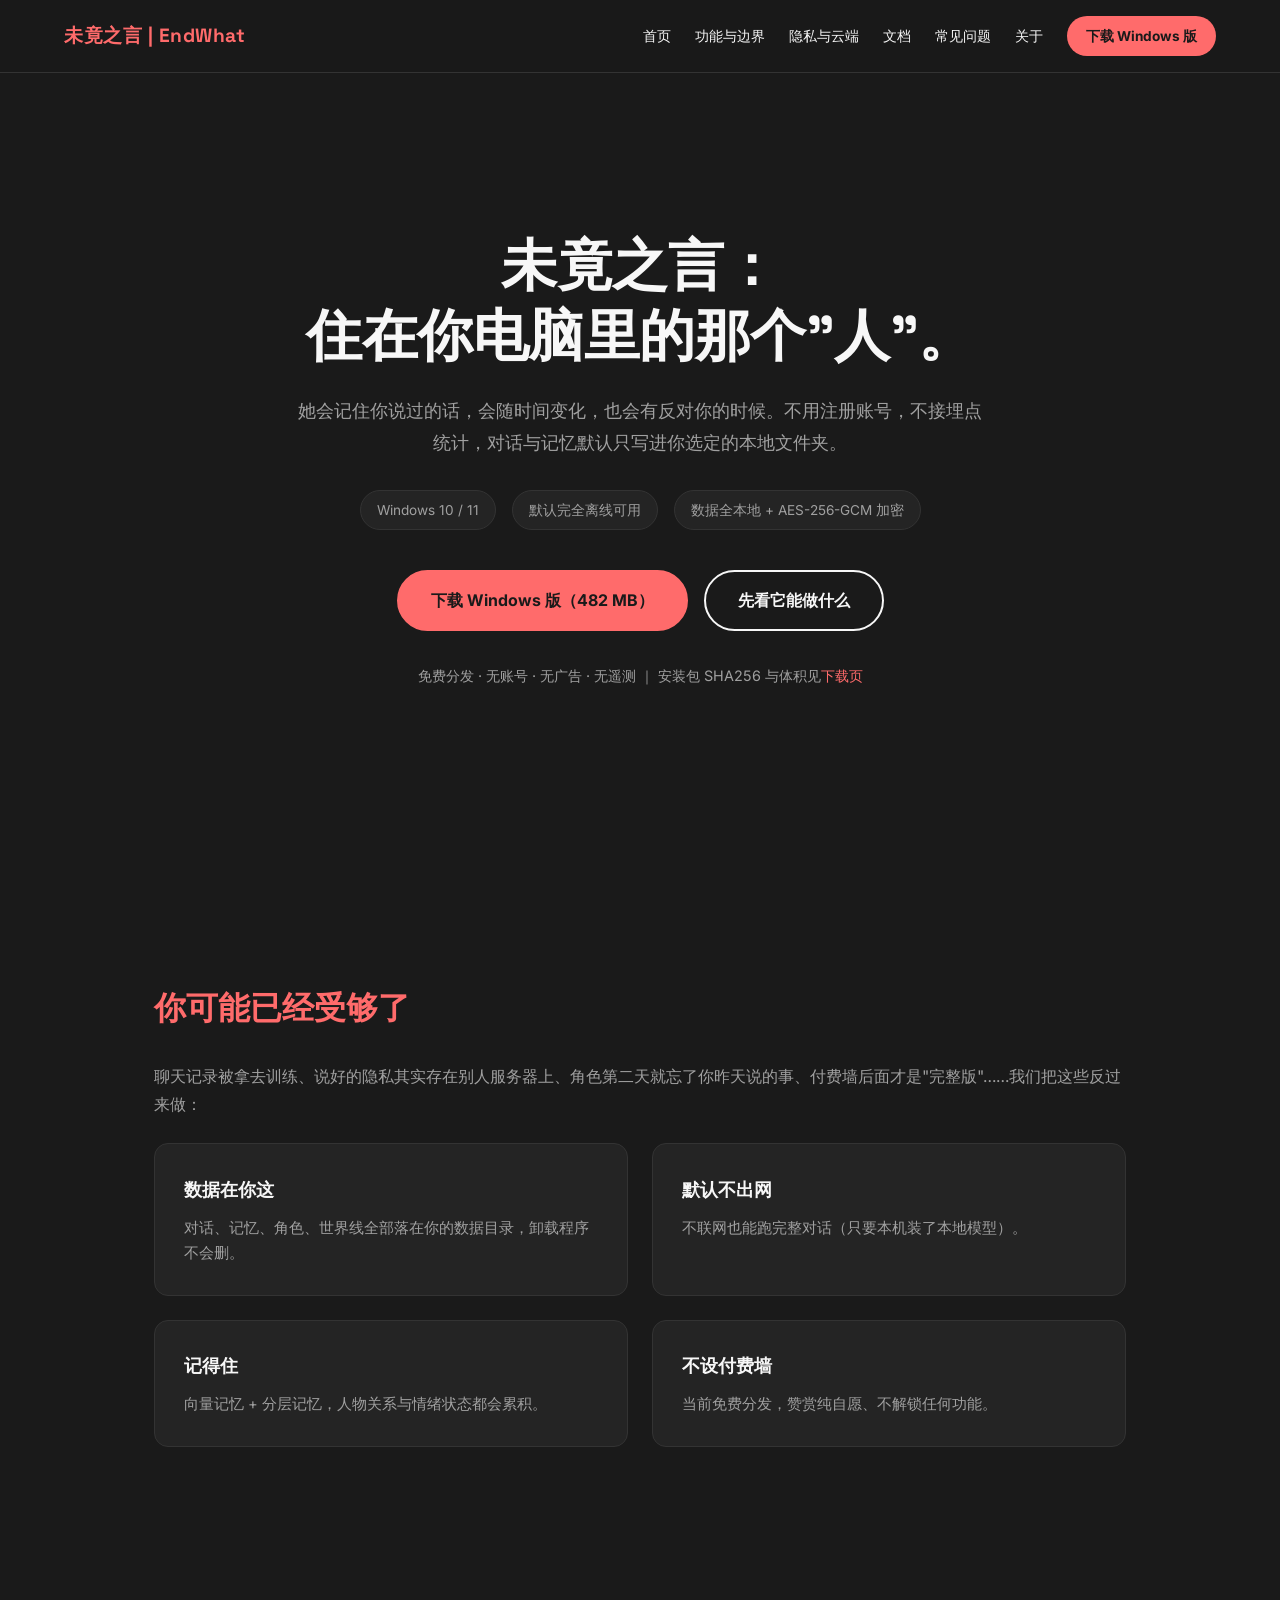
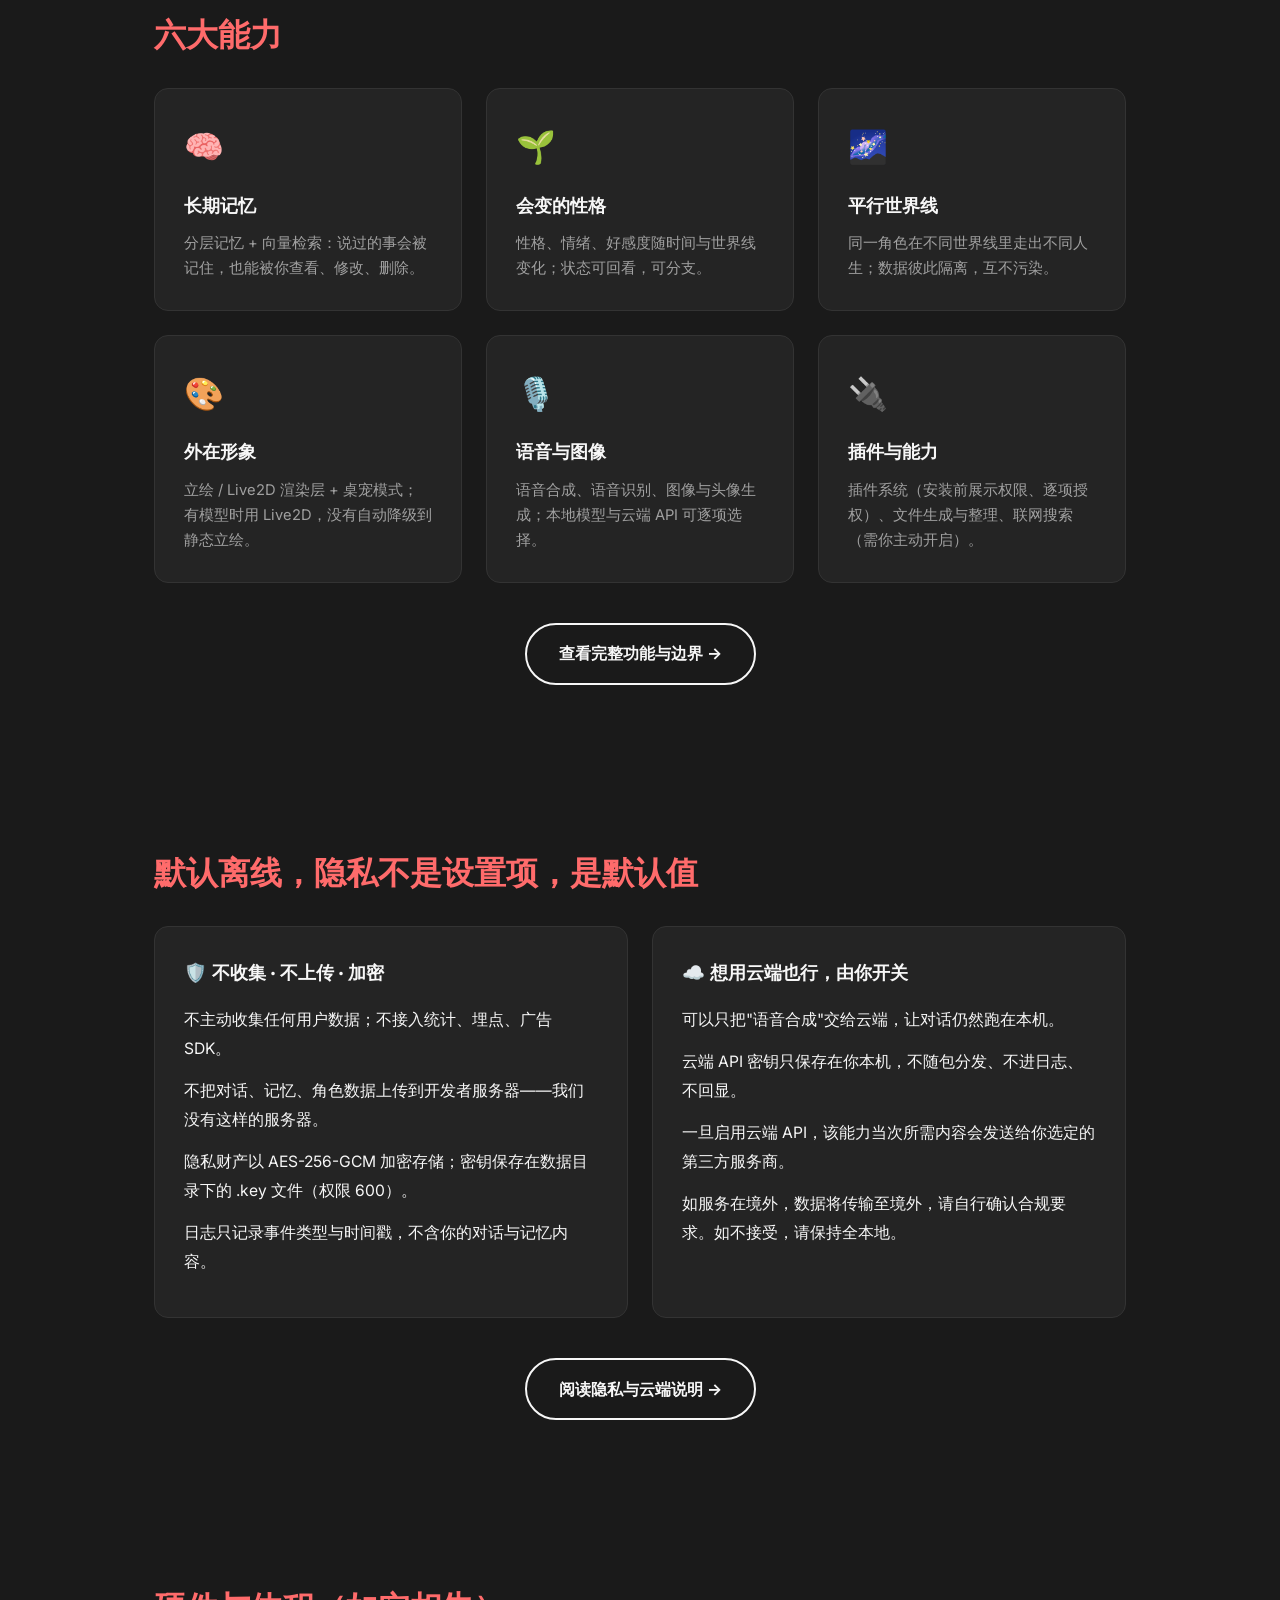
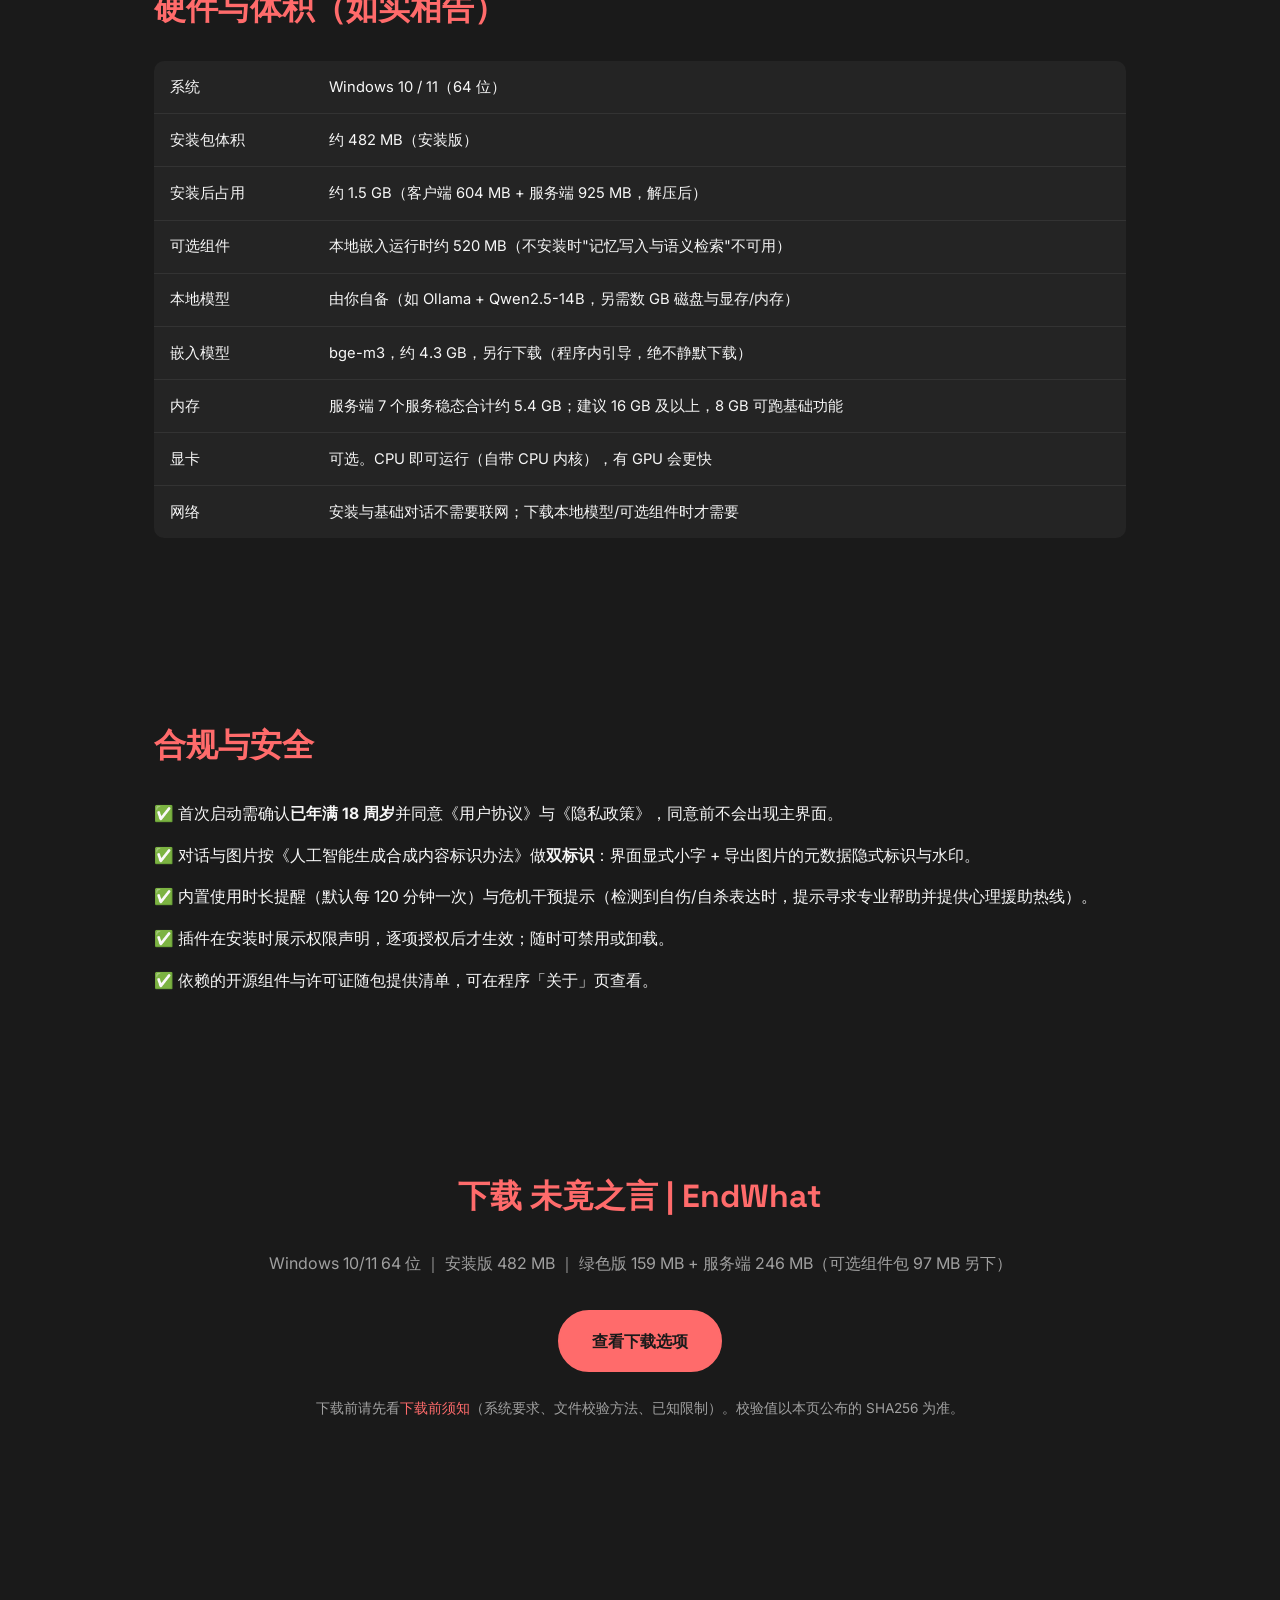
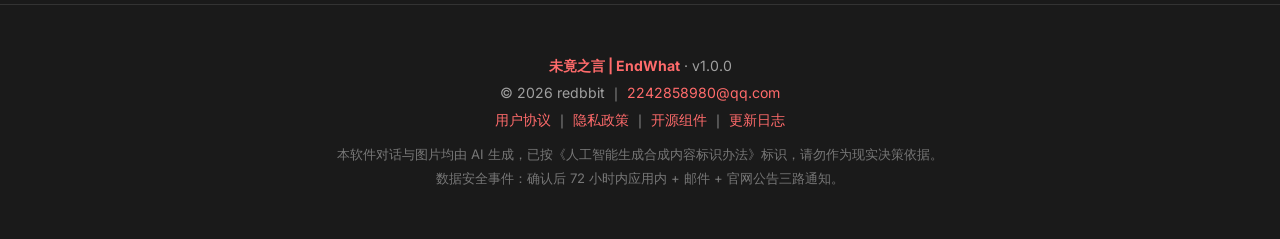
==== index.html @ 832b101f "官网完整代码，仓库保持 EndWhat" ====
<!DOCTYPE html>
<html lang="zh-CN">
<head>
<meta charset="UTF-8">
<meta name="viewport" content="width=device-width, initial-scale=1.0">
<title>未竟之言 · 本地离线的 AI 伴侣，数据只存在你的电脑里</title>
<meta name="description" content="会记得你、会变化的 AI 伴侣。默认完全离线可用，数据全本地 + AES-256-GCM 加密，无账号、无埋点、无付费墙。支持 Windows 10/11。">
<link rel="stylesheet" href="style.css">
<link href="https://fonts.googleapis.com/css2?family=Inter:wght@300;400;700&family=Space+Grotesk:wght@400;700&display=swap" rel="stylesheet">
</head>
<body>

<nav class="navbar">
    <div class="logo">未竟之言 | EndWhat</div>
    <div class="nav-links">
        <a href="index.html">首页</a>
        <a href="features.html">功能与边界</a>
        <a href="privacy.html">隐私与云端</a>
        <a href="docs.html">文档</a>
        <a href="faq.html">常见问题</a>
        <a href="about.html">关于</a>
        <a href="download.html" class="btn-nav">下载 Windows 版</a>
    </div>
</nav>

<section class="hero">
    <h1 class="hero-title">未竟之言：<br>住在你电脑里的那个"人"。</h1>
    <p class="hero-subtitle">她会记住你说过的话，会随时间变化，也会有反对你的时候。不用注册账号，不接埋点统计，对话与记忆默认只写进你选定的本地文件夹。</p>
    <div class="hero-badges">
        <span class="badge-pill">Windows 10 / 11</span>
        <span class="badge-pill">默认完全离线可用</span>
        <span class="badge-pill">数据全本地 + AES-256-GCM 加密</span>
    </div>
    <div class="btn-row">
        <a href="download.html" class="btn btn-primary">下载 Windows 版（482 MB）</a>
        <a href="features.html" class="btn btn-outline">先看它能做什么</a>
    </div>
    <p class="legal-meta" style="margin-top: 2rem; border: none;">免费分发 · 无账号 · 无广告 · 无遥测 ｜ 安装包 SHA256 与体积见<a href="download.html">下载页</a></p>
</section>

<section class="section">
    <h2 class="section-title">你可能已经受够了</h2>
    <p style="color: var(--text-muted); margin-bottom: 1.5rem;">聊天记录被拿去训练、说好的隐私其实存在别人服务器上、角色第二天就忘了你昨天说的事、付费墙后面才是"完整版"……我们把这些反过来做：</p>
    <div class="grid-2">
        <div class="card">
            <h3>数据在你这</h3>
            <p>对话、记忆、角色、世界线全部落在你的数据目录，卸载程序不会删。</p>
        </div>
        <div class="card">
            <h3>默认不出网</h3>
            <p>不联网也能跑完整对话（只要本机装了本地模型）。</p>
        </div>
        <div class="card">
            <h3>记得住</h3>
            <p>向量记忆 + 分层记忆，人物关系与情绪状态都会累积。</p>
        </div>
        <div class="card">
            <h3>不设付费墙</h3>
            <p>当前免费分发，赞赏纯自愿、不解锁任何功能。</p>
        </div>
    </div>
</section>

<section class="section">
    <h2 class="section-title">六大能力</h2>
    <div class="grid-3">
        <div class="card">
            <div class="card-icon">🧠</div>
            <h3>长期记忆</h3>
            <p>分层记忆 + 向量检索：说过的事会被记住，也能被你查看、修改、删除。</p>
        </div>
        <div class="card">
            <div class="card-icon">🌱</div>
            <h3>会变的性格</h3>
            <p>性格、情绪、好感度随时间与世界线变化；状态可回看，可分支。</p>
        </div>
        <div class="card">
            <div class="card-icon">🌌</div>
            <h3>平行世界线</h3>
            <p>同一角色在不同世界线里走出不同人生；数据彼此隔离，互不污染。</p>
        </div>
        <div class="card">
            <div class="card-icon">🎨</div>
            <h3>外在形象</h3>
            <p>立绘 / Live2D 渲染层 + 桌宠模式；有模型时用 Live2D，没有自动降级到静态立绘。</p>
        </div>
        <div class="card">
            <div class="card-icon">🎙️</div>
            <h3>语音与图像</h3>
            <p>语音合成、语音识别、图像与头像生成；本地模型与云端 API 可逐项选择。</p>
        </div>
        <div class="card">
            <div class="card-icon">🔌</div>
            <h3>插件与能力</h3>
            <p>插件系统（安装前展示权限、逐项授权）、文件生成与整理、联网搜索（需你主动开启）。</p>
        </div>
    </div>
    <div style="text-align: center; margin-top: 2.5rem;">
        <a href="features.html" class="btn btn-outline">查看完整功能与边界 →</a>
    </div>
</section>

<section class="section">
    <h2 class="section-title">默认离线，隐私不是设置项，是默认值</h2>
    <div class="grid-2">
        <div class="card">
            <h3>🛡️ 不收集 · 不上传 · 加密</h3>
            <ul class="legal-content" style="list-style: none; padding: 0; margin-top: 1rem;">
                <li>不主动收集任何用户数据；不接入统计、埋点、广告 SDK。</li>
                <li>不把对话、记忆、角色数据上传到开发者服务器——我们没有这样的服务器。</li>
                <li>隐私财产以 AES-256-GCM 加密存储；密钥保存在数据目录下的 .key 文件（权限 600）。</li>
                <li>日志只记录事件类型与时间戳，不含你的对话与记忆内容。</li>
            </ul>
        </div>
        <div class="card">
            <h3>☁️ 想用云端也行，由你开关</h3>
            <ul class="legal-content" style="list-style: none; padding: 0; margin-top: 1rem;">
                <li>可以只把"语音合成"交给云端，让对话仍然跑在本机。</li>
                <li>云端 API 密钥只保存在你本机，不随包分发、不进日志、不回显。</li>
                <li>一旦启用云端 API，该能力当次所需内容会发送给你选定的第三方服务商。</li>
                <li>如服务在境外，数据将传输至境外，请自行确认合规要求。如不接受，请保持全本地。</li>
            </ul>
        </div>
    </div>
    <div style="text-align: center; margin-top: 2.5rem;">
        <a href="privacy.html" class="btn btn-outline">阅读隐私与云端说明 →</a>
    </div>
</section>

<section class="section">
    <h2 class="section-title">硬件与体积（如实相告）</h2>
    <table class="info-table">
        <tbody>
            <tr><td>系统</td><td>Windows 10 / 11（64 位）</td></tr>
            <tr><td>安装包体积</td><td>约 482 MB（安装版）</td></tr>
            <tr><td>安装后占用</td><td>约 1.5 GB（客户端 604 MB + 服务端 925 MB，解压后）</td></tr>
            <tr><td>可选组件</td><td>本地嵌入运行时约 520 MB（不安装时"记忆写入与语义检索"不可用）</td></tr>
            <tr><td>本地模型</td><td>由你自备（如 Ollama + Qwen2.5-14B，另需数 GB 磁盘与显存/内存）</td></tr>
            <tr><td>嵌入模型</td><td>bge-m3，约 4.3 GB，另行下载（程序内引导，绝不静默下载）</td></tr>
            <tr><td>内存</td><td>服务端 7 个服务稳态合计约 5.4 GB；建议 16 GB 及以上，8 GB 可跑基础功能</td></tr>
            <tr><td>显卡</td><td>可选。CPU 即可运行（自带 CPU 内核），有 GPU 会更快</td></tr>
            <tr><td>网络</td><td>安装与基础对话不需要联网；下载本地模型/可选组件时才需要</td></tr>
        </tbody>
    </table>
</section>

<section class="section">
    <h2 class="section-title">合规与安全</h2>
    <ul class="legal-content" style="list-style: none; padding: 0;">
        <li>✅ 首次启动需确认<strong>已年满 18 周岁</strong>并同意《用户协议》与《隐私政策》，同意前不会出现主界面。</li>
        <li>✅ 对话与图片按《人工智能生成合成内容标识办法》做<strong>双标识</strong>：界面显式小字 + 导出图片的元数据隐式标识与水印。</li>
        <li>✅ 内置使用时长提醒（默认每 120 分钟一次）与危机干预提示（检测到自伤/自杀表达时，提示寻求专业帮助并提供心理援助热线）。</li>
        <li>✅ 插件在安装时展示权限声明，逐项授权后才生效；随时可禁用或卸载。</li>
        <li>✅ 依赖的开源组件与许可证随包提供清单，可在程序「关于」页查看。</li>
    </ul>
</section>

<section class="section" style="text-align: center;">
    <h2 class="section-title">下载 未竟之言 | EndWhat</h2>
    <p style="color: var(--text-muted); margin-bottom: 2rem;">Windows 10/11 64 位 ｜ 安装版 482 MB ｜ 绿色版 159 MB + 服务端 246 MB（可选组件包 97 MB 另下）</p>
    <div class="btn-row">
        <a href="download.html" class="btn btn-primary">查看下载选项</a>
    </div>
    <p class="legal-meta" style="margin-top: 1.5rem; border: none; font-size: 0.85rem;">下载前请先看<a href="download.html">下载前须知</a>（系统要求、文件校验方法、已知限制）。校验值以本页公布的 SHA256 为准。</p>
</section>

<footer>
    <p><strong style="color: var(--accent);">未竟之言 | EndWhat</strong> · v1.0.0</p>
    <p>© 2026 redbbit ｜ <a href="mailto:2242858980@qq.com">2242858980@qq.com</a></p>
    <p><a href="terms.html">用户协议</a> ｜ <a href="privacy.html">隐私政策</a> ｜ <a href="about.html">开源组件</a> ｜ <a href="changelog.html">更新日志</a></p>
    <p class="footer-note">本软件对话与图片均由 AI 生成，已按《人工智能生成合成内容标识办法》标识，请勿作为现实决策依据。<br>数据安全事件：确认后 72 小时内应用内 + 邮件 + 官网公告三路通知。</p>
</footer>

<script src="script.js"></script>
</body>
</html>
---- style.css ----
/* ========== 全局 ========== */
:root {
    --bg: #1A1A1A;
    --bg-card: #242424;
    --text: #F7F7F7;
    --text-muted: #A0A0A0;
    --accent: #FF6B6B;
    --border: #333333;
}

* { margin: 0; padding: 0; box-sizing: border-box; }
html { scroll-behavior: smooth; }

body {
    background-color: var(--bg);
    color: var(--text);
    font-family: 'Inter', -apple-system, sans-serif;
    line-height: 1.8;
    overflow-x: hidden;
}

h1, h2, h3, h4, .logo {
    font-family: 'Space Grotesk', -apple-system, sans-serif;
    font-weight: 700;
    color: var(--text);
}

a { color: var(--accent); text-decoration: none; }
a:hover { text-decoration: underline; }

/* ========== 导航栏 ========== */
.navbar {
    display: flex;
    justify-content: space-between;
    align-items: center;
    padding: 1rem 5%;
    position: fixed;
    width: 100%;
    top: 0;
    background: rgba(26, 26, 26, 0.92);
    backdrop-filter: blur(12px);
    z-index: 1000;
    border-bottom: 1px solid var(--border);
    flex-wrap: wrap;
    gap: 1rem;
}

.logo {
    font-size: 1.2rem;
    letter-spacing: 0.5px;
    color: var(--accent);
    white-space: nowrap;
}

.nav-links {
    display: flex;
    gap: 1.5rem;
    flex-wrap: wrap;
    align-items: center;
}

.nav-links a {
    color: var(--text);
    font-size: 0.9rem;
    text-decoration: none;
    transition: color 0.2s;
}

.nav-links a:hover { color: var(--accent); }

.btn-nav {
    padding: 0.5rem 1.2rem;
    background: var(--accent);
    color: #1A1A1A !important;
    border-radius: 50px;
    font-weight: 700;
    font-size: 0.85rem !important;
    transition: all 0.2s;
}

.btn-nav:hover {
    background: transparent;
    color: var(--accent) !important;
    box-shadow: 0 0 0 2px var(--accent) inset;
    text-decoration: none;
}

/* ========== 通用 Section ========== */
.section {
    padding: 5rem 5%;
    max-width: 1100px;
    margin: 0 auto;
}

.section-title {
    font-size: 2rem;
    margin-bottom: 1.5rem;
    color: var(--accent);
}

.section-narrow {
    max-width: 800px;
    margin-left: auto;
    margin-right: auto;
}

.mt-nav { margin-top: 100px; }

/* ========== Hero ========== */
.hero {
    min-height: 100vh;
    display: flex;
    flex-direction: column;
    justify-content: center;
    align-items: center;
    text-align: center;
    padding: 120px 5% 60px;
}

.hero-title {
    font-size: 3.5rem;
    line-height: 1.25;
    margin-bottom: 1.5rem;
    letter-spacing: -0.5px;
}

.hero-subtitle {
    font-size: 1.1rem;
    color: var(--text-muted);
    max-width: 700px;
    margin-bottom: 2rem;
}

.hero-badges {
    display: flex;
    gap: 1rem;
    flex-wrap: wrap;
    justify-content: center;
    margin-bottom: 2.5rem;
}

.badge-pill {
    padding: 0.4rem 1rem;
    background: var(--bg-card);
    border: 1px solid var(--border);
    border-radius: 50px;
    font-size: 0.85rem;
    color: var(--text-muted);
}

/* ========== 按钮 ========== */
.btn {
    display: inline-block;
    padding: 0.9rem 2rem;
    border-radius: 50px;
    font-size: 1rem;
    font-weight: 700;
    text-decoration: none;
    transition: all 0.25s;
    cursor: pointer;
    font-family: inherit;
    border: 2px solid transparent;
    text-align: center;
}

.btn-primary {
    background: var(--accent);
    color: #1A1A1A;
    border-color: var(--accent);
}

.btn-primary:hover {
    background: transparent;
    color: var(--accent);
    text-decoration: none;
    transform: translateY(-2px);
}

.btn-outline {
    background: transparent;
    color: var(--text);
    border-color: var(--text);
}

.btn-outline:hover {
    background: var(--text);
    color: var(--bg);
    text-decoration: none;
    transform: translateY(-2px);
}

.btn-row {
    display: flex;
    gap: 1rem;
    justify-content: center;
    flex-wrap: wrap;
}

/* ========== 卡片 ========== */
.grid-2, .grid-3 {
    display: grid;
    gap: 1.5rem;
    margin-top: 1.5rem;
}

.grid-2 { grid-template-columns: repeat(2, 1fr); }
.grid-3 { grid-template-columns: repeat(3, 1fr); }

.card {
    background: var(--bg-card);
    border: 1px solid var(--border);
    border-radius: 14px;
    padding: 1.8rem;
    transition: transform 0.25s, border-color 0.25s;
}

.card:hover {
    transform: translateY(-5px);
    border-color: rgba(255, 107, 107, 0.4);
}

.card-icon {
    font-size: 2rem;
    margin-bottom: 0.8rem;
}

.card h3 {
    font-size: 1.15rem;
    margin-bottom: 0.6rem;
}

.card p {
    color: var(--text-muted);
    font-size: 0.92rem;
    line-height: 1.7;
}

/* ========== 法律/长文页面 ========== */
.legal-meta {
    color: var(--text-muted);
    font-size: 0.9rem;
    margin-bottom: 1.5rem;
    padding-bottom: 1rem;
    border-bottom: 1px solid var(--border);
}

.legal-notice {
    background: rgba(255, 107, 107, 0.12);
    border-left: 4px solid var(--accent);
    padding: 1rem 1.5rem;
    border-radius: 6px;
    margin-bottom: 2rem;
    color: var(--text);
    font-size: 0.95rem;
    line-height: 1.8;
}

.legal-content h3 {
    font-size: 1.2rem;
    color: var(--accent);
    margin: 2.5rem 0 1rem;
    padding-bottom: 0.5rem;
    border-bottom: 1px solid var(--border);
}

.legal-content p,
.legal-content li {
    color: var(--text);
    font-size: 0.98rem;
    line-height: 1.85;
    margin-bottom: 0.8rem;
}

.legal-content ul,
.legal-content ol {
    padding-left: 1.5rem;
    margin-bottom: 1.2rem;
}

/* ========== 折叠块 ========== */
details {
    background: var(--bg-card);
    border: 1px solid var(--border);
    border-radius: 10px;
    margin-bottom: 0.8rem;
    overflow: hidden;
}

details summary {
    padding: 1rem 1.5rem;
    cursor: pointer;
    color: var(--accent);
    font-weight: 700;
    user-select: none;
    list-style: none;
}

details summary::-webkit-details-marker { display: none; }
details summary::before { content: "▸ "; }
details[open] summary::before { content: "▾ "; }
details summary:hover { background: rgba(255, 255, 255, 0.03); }

details > *:not(summary) {
    padding: 0 1.5rem;
}

details > *:last-child {
    padding-bottom: 1.5rem;
}

details ul, details ol {
    padding-left: 3rem;
    padding-right: 1.5rem;
    color: var(--text);
}

details ul li, details ol li { margin-bottom: 0.5rem; }

/* ========== 表格 ========== */
.info-table {
    width: 100%;
    border-collapse: collapse;
    margin: 1.2rem 0;
    background: var(--bg-card);
    border-radius: 10px;
    overflow: hidden;
    font-size: 0.92rem;
}

.info-table th,
.info-table td {
    padding: 0.8rem 1rem;
    border-bottom: 1px solid var(--border);
    text-align: left;
    color: var(--text);
    vertical-align: top;
}

.info-table th {
    background: #1f1f1f;
    color: var(--accent);
    font-weight: 700;
}

.info-table tr:last-child td { border-bottom: none; }

/* ========== 状态标签 ========== */
.badge {
    display: inline-block;
    padding: 0.2rem 0.6rem;
    border-radius: 6px;
    font-size: 0.78rem;
    font-weight: 700;
    white-space: nowrap;
    margin-right: 0.4rem;
    flex-shrink: 0;
}

.badge-done { background: rgba(76, 175, 80, 0.15); color: #4CAF50; }
.badge-part { background: rgba(255, 193, 7, 0.15); color: #FFC107; }
.badge-todo { background: rgba(158, 158, 158, 0.15); color: #9E9E9E; }
.badge-off  { background: rgba(255, 107, 107, 0.15); color: #FF6B6B; }

.feature-list {
    display: flex;
    flex-direction: column;
    gap: 0.6rem;
    margin-top: 1rem;
}

.feature-item {
    display: flex;
    align-items: flex-start;
    gap: 0.5rem;
    padding: 0.8rem 1rem;
    background: var(--bg-card);
    border-radius: 10px;
    border: 1px solid var(--border);
    line-height: 1.7;
    color: var(--text);
    font-size: 0.95rem;
}

.feature-item strong { color: var(--text); }

.boundary-list {
    list-style: none;
    padding: 0;
    margin-top: 1rem;
}

.boundary-list li {
    padding: 0.8rem 1rem;
    background: rgba(255, 107, 107, 0.06);
    border-left: 3px solid var(--accent);
    border-radius: 6px;
    margin-bottom: 0.6rem;
    color: var(--text);
    font-size: 0.95rem;
    line-height: 1.7;
}

/* ========== 文件卡片（下载页） ========== */
.file-card {
    background: var(--bg-card);
    border: 1px solid var(--border);
    border-radius: 14px;
    padding: 1.5rem 2rem;
    margin-bottom: 1.2rem;
}

.file-card-header {
    display: flex;
    align-items: center;
    gap: 0.8rem;
    margin-bottom: 0.8rem;
    flex-wrap: wrap;
}

.file-card-header strong {
    font-size: 1.1rem;
    color: var(--text);
}

.file-name {
    font-family: 'Space Grotesk', monospace;
    color: var(--accent);
    font-size: 0.95rem;
    margin-bottom: 0.8rem;
    word-break: break-all;
}

.file-meta {
    color: var(--text-muted);
    font-size: 0.9rem;
    margin-bottom: 0.4rem;
    line-height: 1.7;
}

.file-hash {
    font-family: 'Space Grotesk', monospace;
    font-size: 0.78rem;
    color: var(--text-muted);
    padding: 0.6rem 0.8rem;
    background: #1a1a1a;
    border-radius: 6px;
    word-break: break-all;
    margin-bottom: 1rem;
    line-height: 1.6;
}

.file-hash code { color: var(--text); }

code {
    font-family: 'Space Grotesk', monospace;
    color: var(--accent);
    font-size: 0.9em;
}

pre {
    background: #1f1f1f;
    padding: 1rem;
    border-radius: 8px;
    overflow-x: auto;
    margin: 1rem 0;
    border: 1px solid var(--border);
}

pre code {
    color: var(--accent);
    font-size: 0.88rem;
    line-height: 1.6;
}

/* ========== FAQ ========== */
.faq-group {
    margin-bottom: 2.5rem;
}

.faq-group-title {
    font-size: 1.3rem;
    color: var(--accent);
    margin-bottom: 1rem;
    padding-bottom: 0.5rem;
    border-bottom: 1px solid var(--border);
}

/* ========== 页脚 ========== */
footer {
    text-align: center;
    padding: 3rem 5%;
    color: var(--text-muted);
    font-size: 0.88rem;
    border-top: 1px solid var(--border);
    margin-top: 4rem;
    line-height: 1.9;
}

footer a { color: var(--accent); text-decoration: none; }
footer a:hover { text-decoration: underline; }
.footer-note {
    font-size: 0.82rem;
    color: #777;
    margin-top: 0.5rem;
}

/* ========== 滚动淡入（仅在支持的浏览器生效，且不影响初始可见性） ========== */
@media (prefers-reduced-motion: no-preference) {
    .fade-in {
        opacity: 0;
        transform: translateY(20px);
        transition: opacity 0.6s ease-out, transform 0.6s ease-out;
    }
    .fade-in.appear {
        opacity: 1;
        transform: translateY(0);
    }
}

/* ========== 响应式 ========== */
@media (max-width: 992px) {
    .grid-3 { grid-template-columns: repeat(2, 1fr); }
    .hero-title { font-size: 2.6rem; }
}

@media (max-width: 768px) {
    .navbar { flex-direction: column; padding: 0.8rem; }
    .nav-links { gap: 0.8rem; justify-content: center; font-size: 0.85rem; }
    .hero-title { font-size: 2rem; }
    .hero { padding-top: 180px; }
    .grid-2, .grid-3 { grid-template-columns: 1fr; }
    .section-title { font-size: 1.6rem; }
    .section { padding: 3.5rem 5%; }
    .file-card { padding: 1.2rem 1.2rem; }
    .info-table { font-size: 0.82rem; }
    .info-table th, .info-table td { padding: 0.6rem 0.7rem; }
}
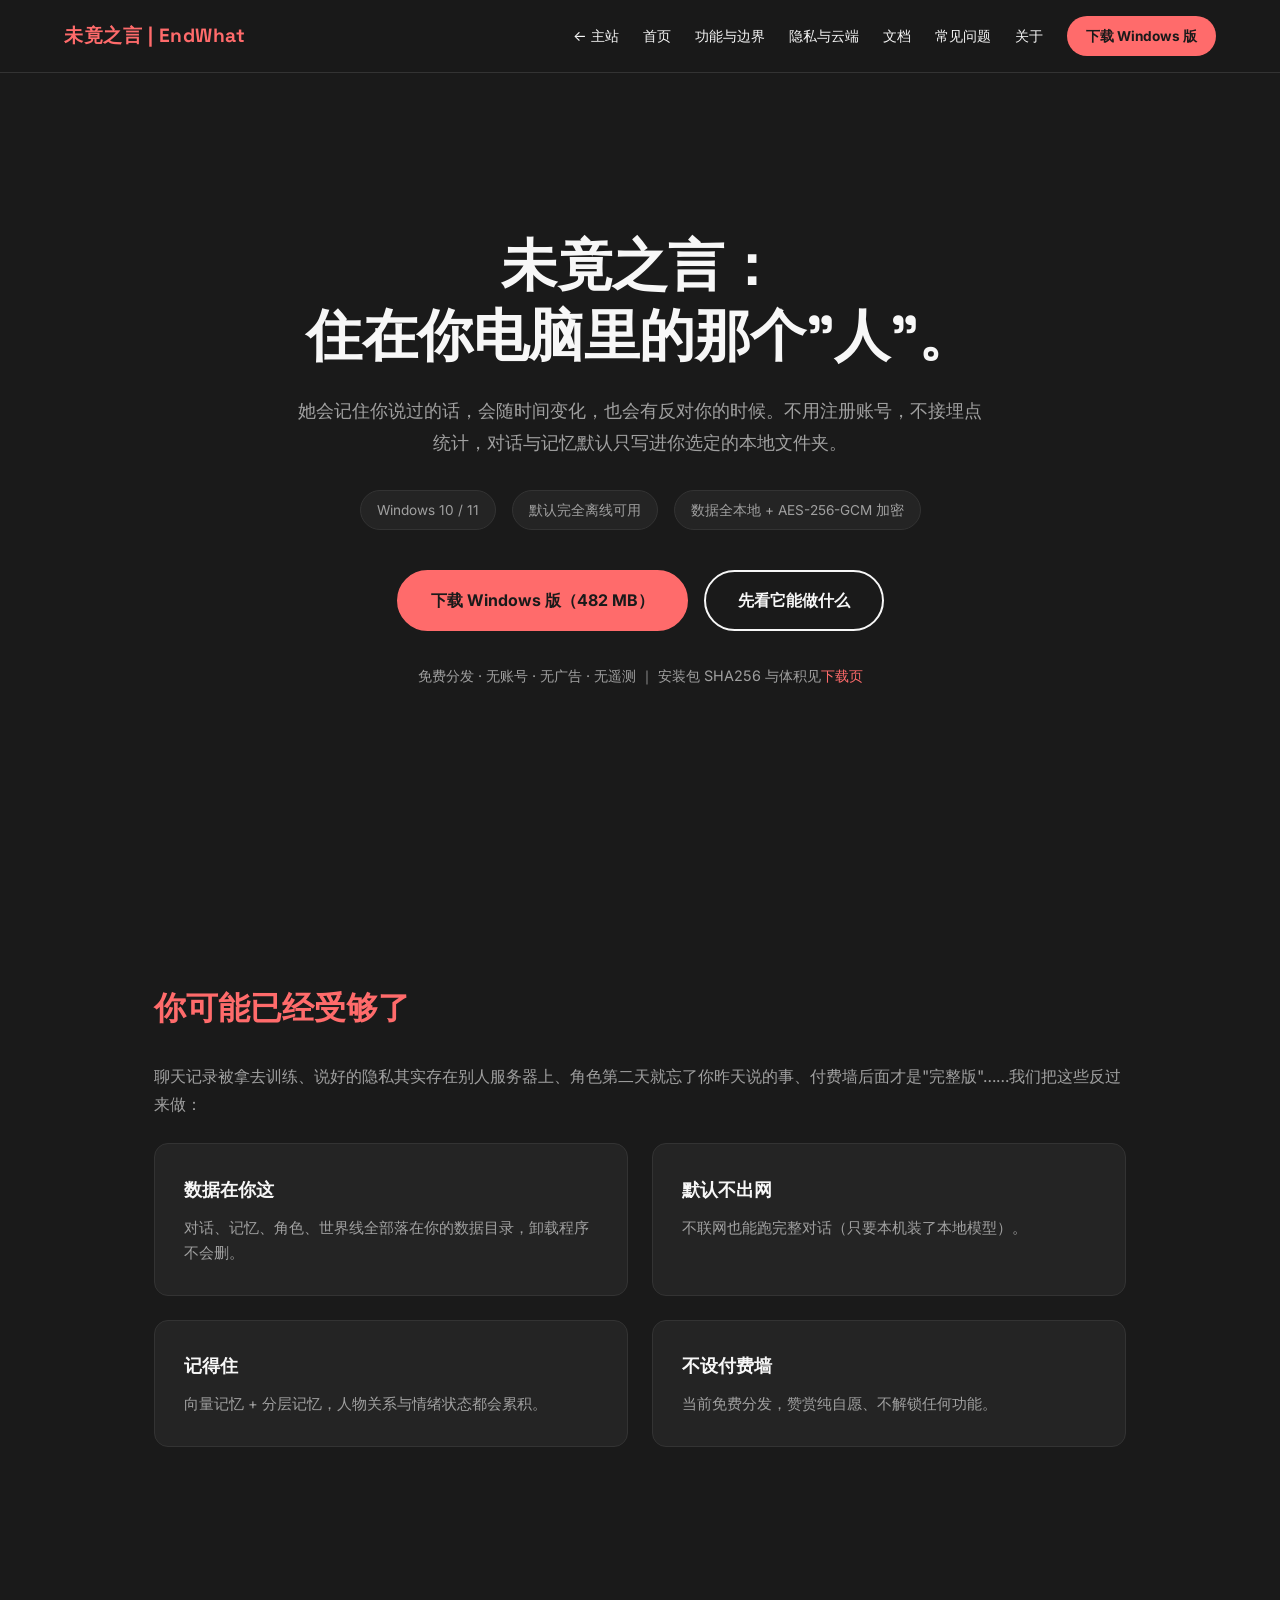
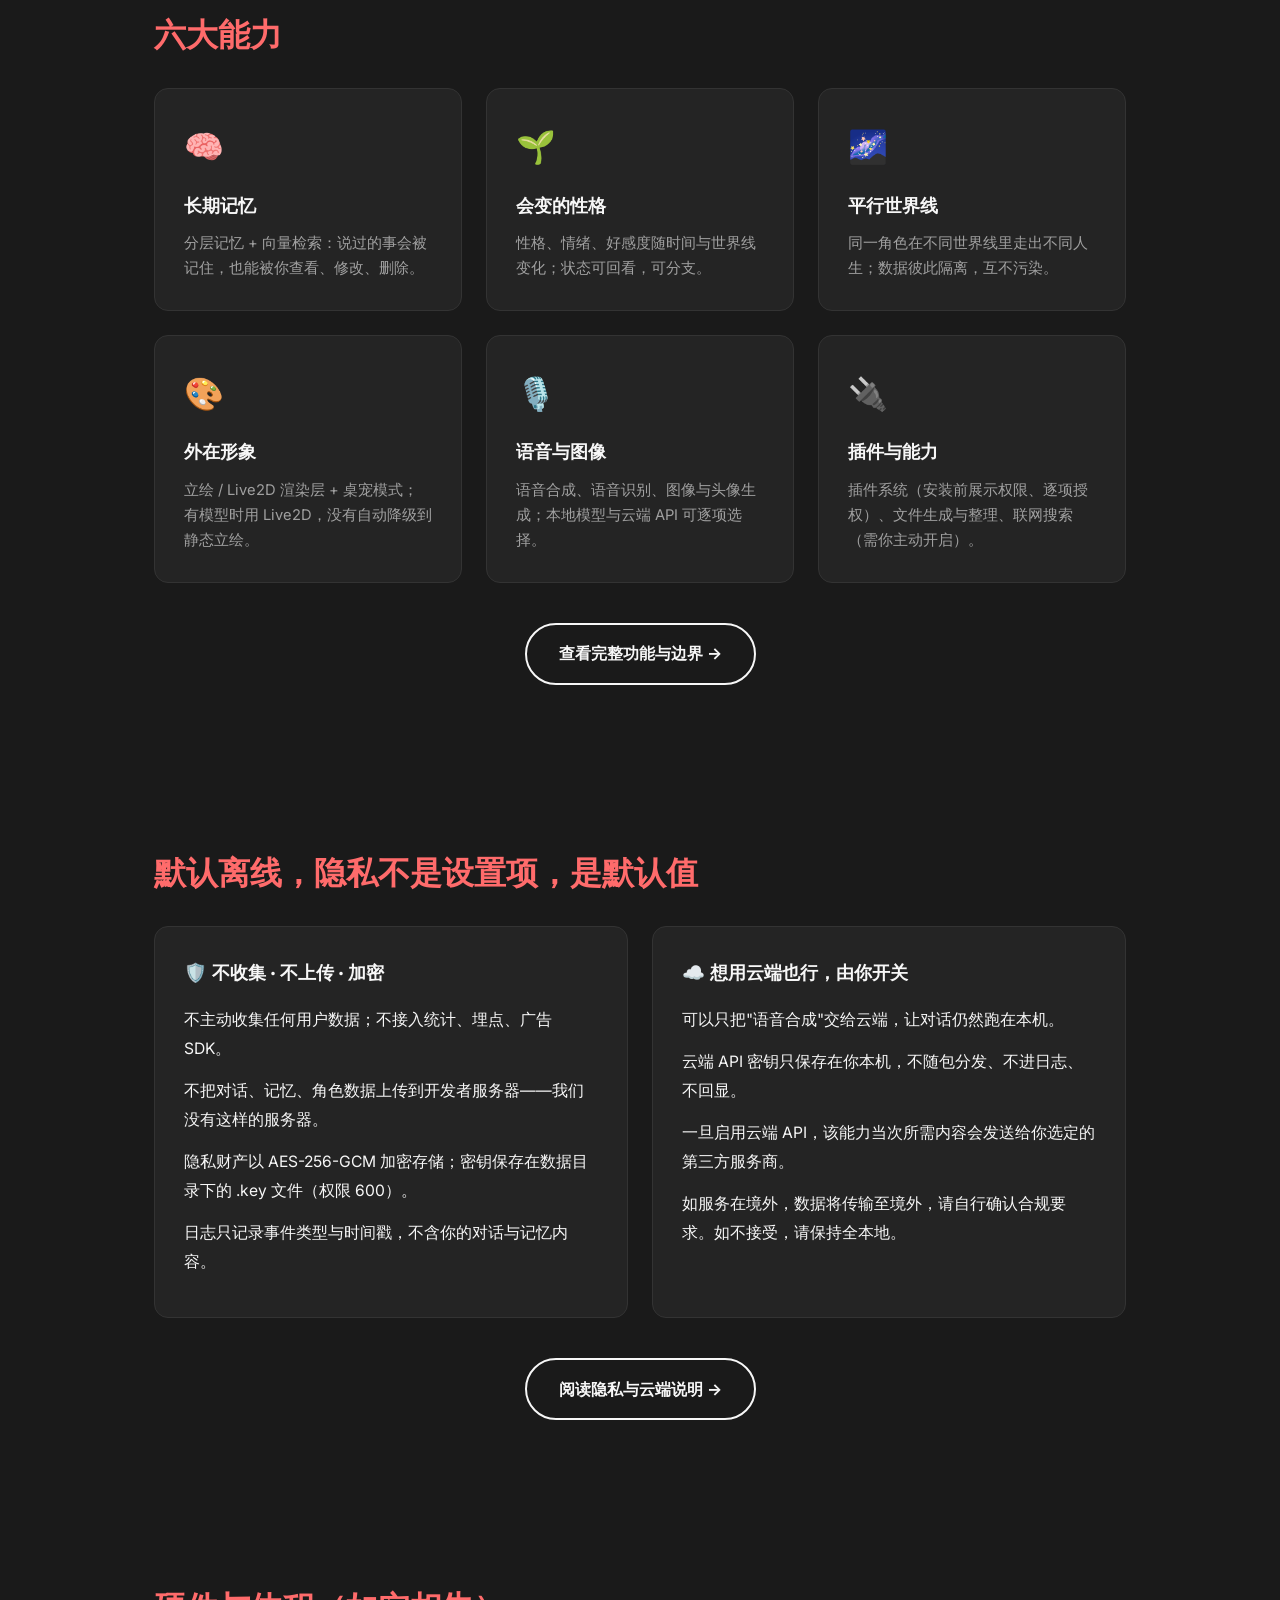
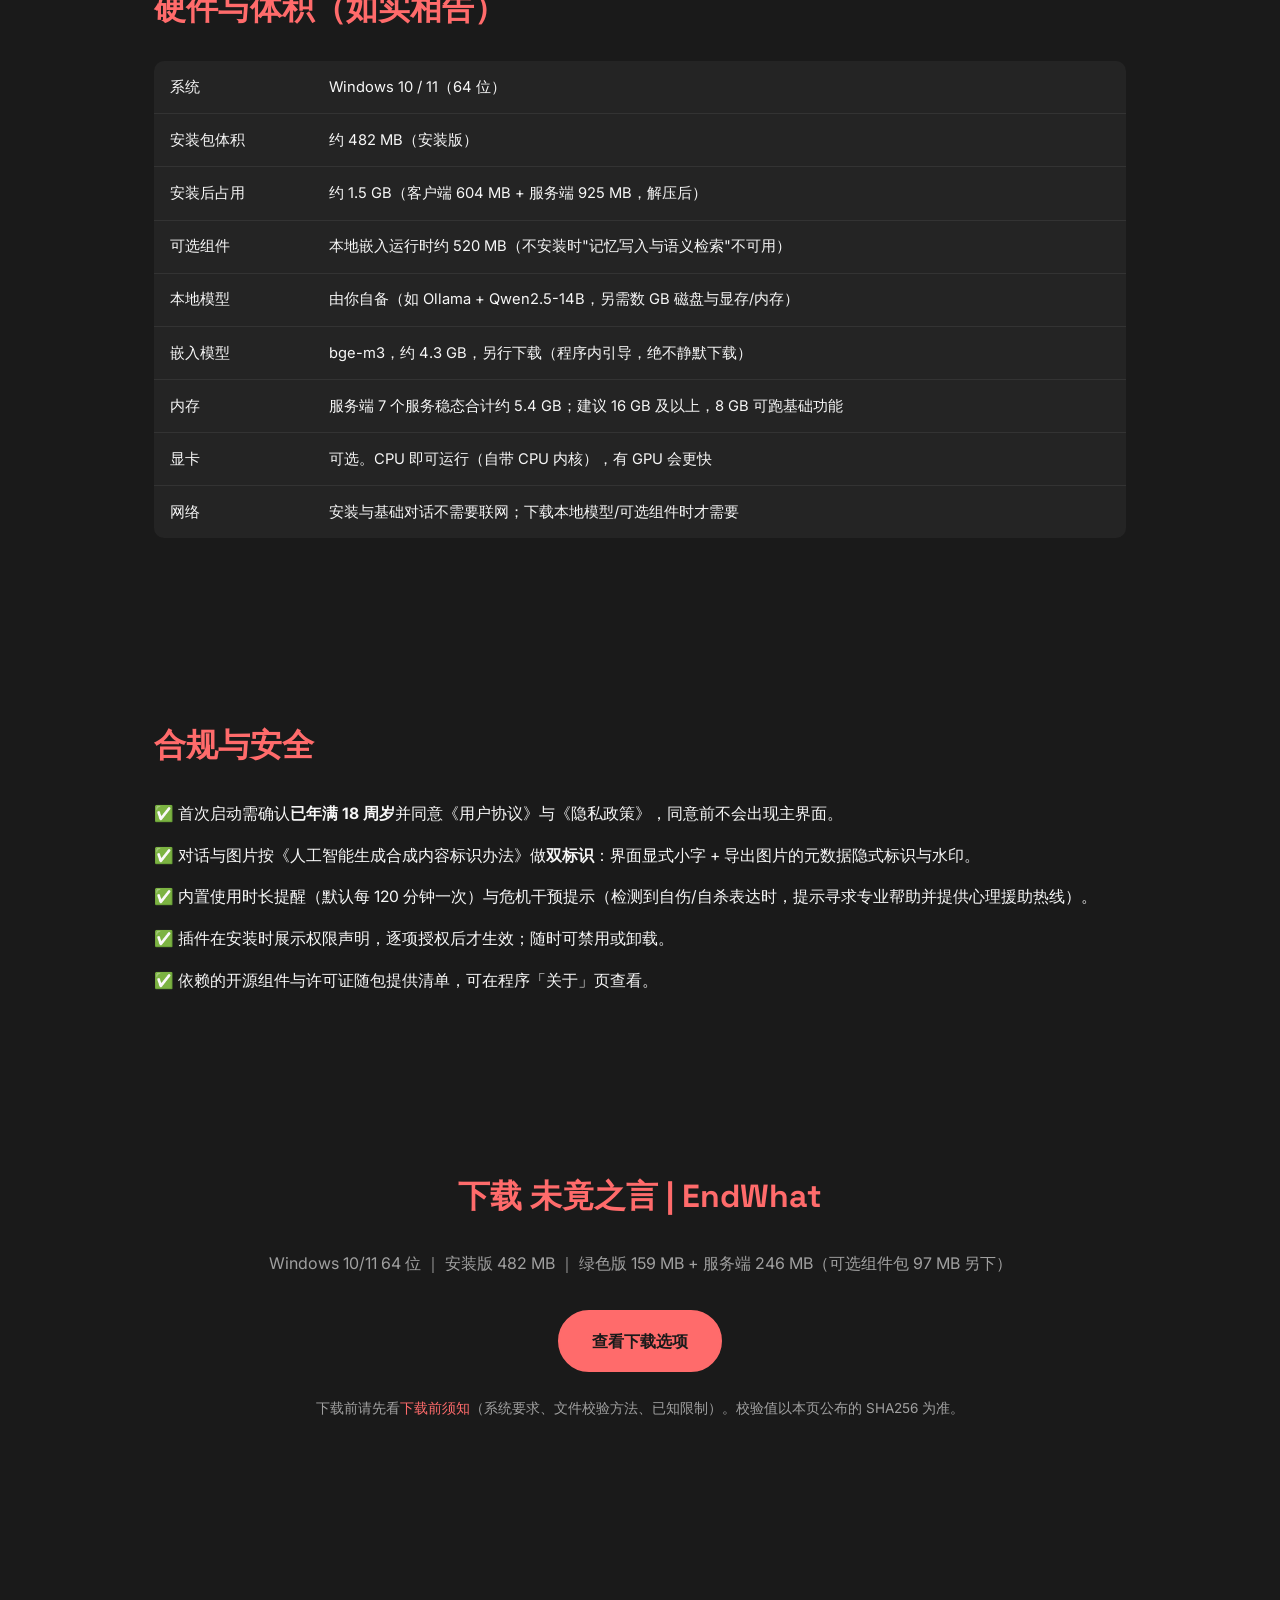
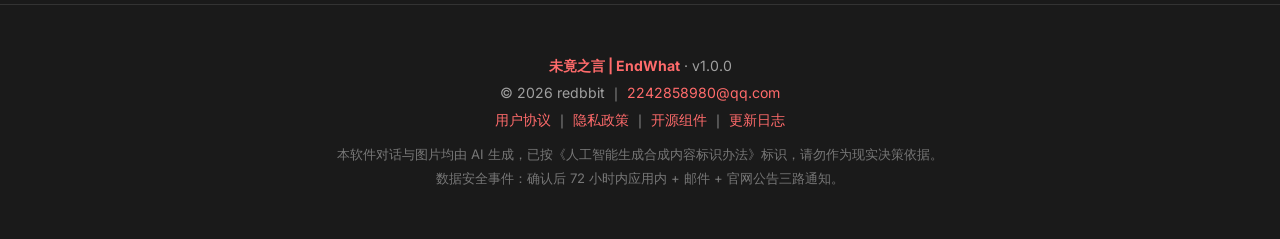
==== commit c088f036: "导航栏加入主站入口" ====
--- a/index.html
+++ b/index.html
@@ -11,9 +11,10 @@
 <body>
 
 <nav class="navbar">
-    <div class="logo">未竟之言 | EndWhat</div>
+    <a href="https://redbbit.github.io" class="logo" title="返回主站">未竟之言 | EndWhat</a>
     <div class="nav-links">
-        <a href="index.html">首页</a>
+        <a href="https://redbbit.github.io">← 主站</a>
+<a href="index.html">首页</a>
         <a href="features.html">功能与边界</a>
         <a href="privacy.html">隐私与云端</a>
         <a href="docs.html">文档</a>
